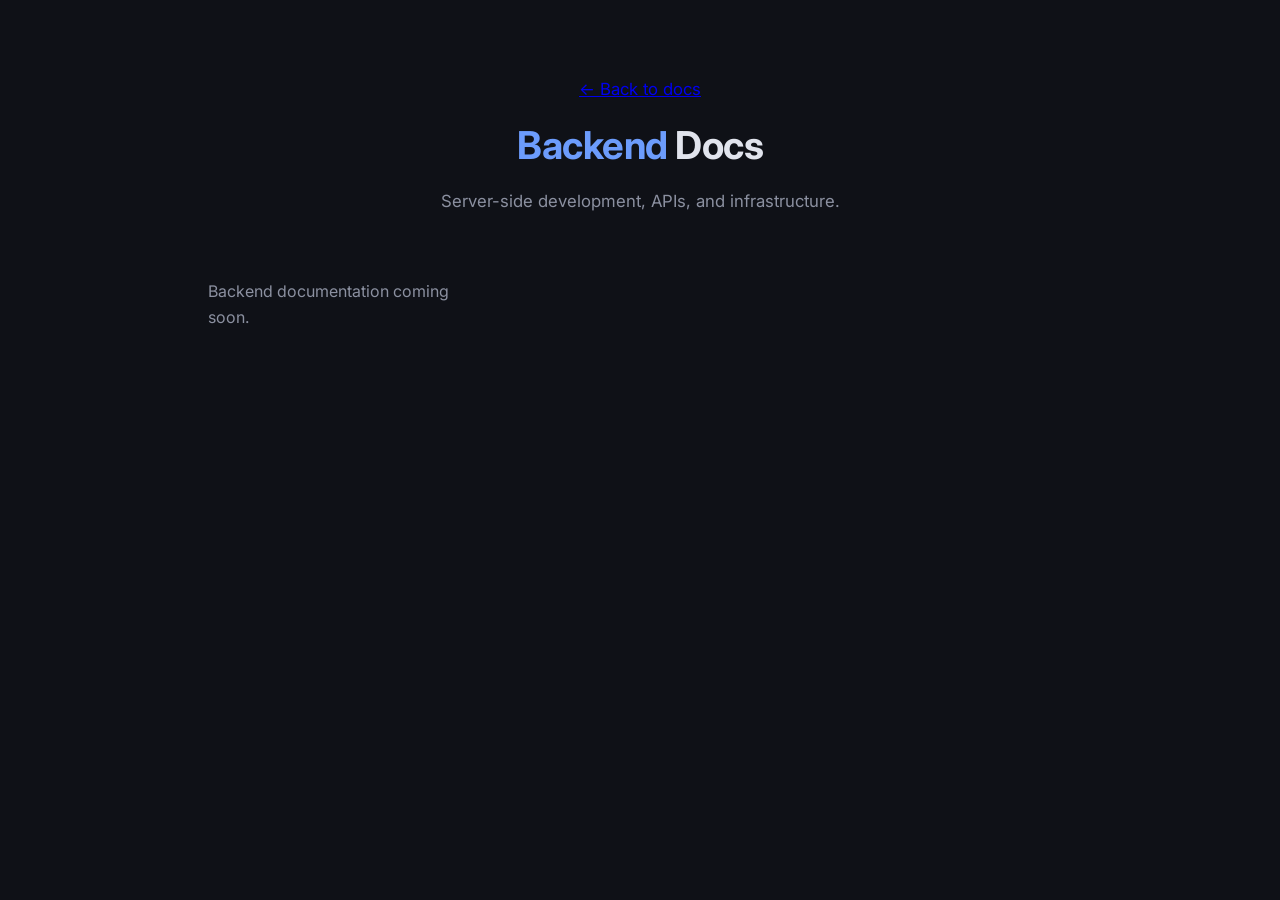
==== docs/backend/index.html @ e3e4c590 "Reorganize: docs/webrtc and docs/backend, main page with WebRTC + Backend cards Co-authored-by: Curs" ====
<!DOCTYPE html>
<html lang="en">
<head>
  <meta charset="UTF-8">
  <meta name="viewport" content="width=device-width, initial-scale=1.0">
  <title>Backend Docs</title>
  <link rel="preconnect" href="https://fonts.googleapis.com">
  <link href="https://fonts.googleapis.com/css2?family=Inter:wght@400;600;700&display=swap" rel="stylesheet">
  <link rel="stylesheet" href="../../css/style.css">
</head>
<body>

  <div class="container">
    <header class="site-header">
      <p style="margin-bottom: 12px;"><a href="../../index.html">&larr; Back to docs</a></p>
      <h1><span>Backend</span> Docs</h1>
      <p>Server-side development, APIs, and infrastructure.</p>
    </header>

    <section class="docs-section">
      <div class="card-grid">
        <p style="color: var(--text-muted); padding: 24px;">Backend documentation coming soon.</p>
      </div>
    </section>
  </div>

</body>
</html>
---- css/style.css ----
:root {
  --bg: #0f1117;
  --surface: #1a1d27;
  --surface-hover: #242836;
  --border: #2e3345;
  --text: #e1e4ed;
  --text-muted: #8b90a0;
  --accent: #6c9cfc;
  --accent-dim: rgba(108, 156, 252, 0.12);
  --radius: 12px;
  --font: "Inter", -apple-system, BlinkMacSystemFont, "Segoe UI", sans-serif;
  --font-mono: "Fira Code", "JetBrains Mono", "Cascadia Code", monospace;
}

* {
  margin: 0;
  padding: 0;
  box-sizing: border-box;
}

body {
  font-family: var(--font);
  background: var(--bg);
  color: var(--text);
  line-height: 1.6;
  min-height: 100vh;
}

/* ---- layout ---- */

.container {
  max-width: 960px;
  margin: 0 auto;
  padding: 0 24px;
}

/* ---- header ---- */

.site-header {
  padding: 64px 0 40px;
  text-align: center;
}

.site-header h1 {
  font-size: 2.4rem;
  font-weight: 700;
  letter-spacing: -0.5px;
  color: var(--text);
}

.site-header h1 span {
  color: var(--accent);
}

.site-header p {
  margin-top: 12px;
  color: var(--text-muted);
  font-size: 1.05rem;
}

/* ---- card grid ---- */

.card-grid {
  display: grid;
  grid-template-columns: repeat(auto-fill, minmax(280px, 1fr));
  gap: 20px;
  padding-bottom: 80px;
}

.card {
  display: flex;
  flex-direction: column;
  background: var(--surface);
  border: 1px solid var(--border);
  border-radius: var(--radius);
  padding: 28px 24px;
  text-decoration: none;
  color: var(--text);
  transition: background 0.15s, border-color 0.15s, transform 0.15s;
}

.card:hover {
  background: var(--surface-hover);
  border-color: var(--accent);
  transform: translateY(-2px);
}

.card-icon {
  width: 40px;
  height: 40px;
  border-radius: 10px;
  background: var(--accent-dim);
  display: flex;
  align-items: center;
  justify-content: center;
  margin-bottom: 16px;
  font-size: 1.2rem;
}

.card-title {
  font-size: 1.15rem;
  font-weight: 600;
  margin-bottom: 6px;
}

.card-desc {
  font-size: 0.88rem;
  color: var(--text-muted);
  line-height: 1.5;
}

.card-tag {
  display: inline-block;
  margin-top: 14px;
  padding: 3px 10px;
  font-size: 0.72rem;
  font-family: var(--font-mono);
  border-radius: 6px;
  background: var(--accent-dim);
  color: var(--accent);
  align-self: flex-start;
}

/* ---- section titles ---- */

.section-title {
  font-size: 1.2rem;
  font-weight: 600;
  color: var(--text-muted);
  margin-bottom: 16px;
  text-transform: uppercase;
  letter-spacing: 0.5px;
}

.docs-section {
  margin-bottom: 40px;
}

.docs-section:last-child {
  padding-bottom: 80px;
}

.docs-section .card-grid {
  padding-bottom: 0;
}

.tools-section {
  margin-top: 48px;
  padding-bottom: 80px;
}

.tools-section .card-grid {
  padding-bottom: 0;
}

/* ---- doc page ---- */

.doc-header {
  padding: 40px 0 24px;
  border-bottom: 1px solid var(--border);
  margin-bottom: 32px;
}

.doc-header a {
  color: var(--accent);
  text-decoration: none;
  font-size: 0.9rem;
}

.doc-header a:hover {
  text-decoration: underline;
}

.doc-header h1 {
  font-size: 2rem;
  font-weight: 700;
  margin-top: 16px;
}

.doc-header .subtitle {
  color: var(--text-muted);
  margin-top: 8px;
  font-size: 0.95rem;
}

.doc-content h2 {
  font-size: 1.4rem;
  font-weight: 600;
  margin: 40px 0 16px;
  padding-bottom: 8px;
  border-bottom: 1px solid var(--border);
}

.doc-content h3 {
  font-size: 1.1rem;
  font-weight: 600;
  margin: 28px 0 10px;
}

.doc-content p {
  margin-bottom: 14px;
  color: var(--text-muted);
}

.doc-content ul, .doc-content ol {
  margin: 0 0 14px 24px;
  color: var(--text-muted);
}

.doc-content li {
  margin-bottom: 6px;
}

.doc-content code {
  font-family: var(--font-mono);
  font-size: 0.88em;
  background: var(--surface-hover);
  padding: 2px 7px;
  border-radius: 5px;
  color: var(--accent);
}

.doc-content pre {
  background: var(--surface);
  border: 1px solid var(--border);
  border-radius: var(--radius);
  padding: 20px;
  margin: 0 0 20px;
  overflow-x: auto;
}

.doc-content pre code {
  background: none;
  padding: 0;
  font-size: 0.85rem;
  color: var(--text);
  line-height: 1.7;
}

.doc-content table {
  width: 100%;
  border-collapse: collapse;
  margin: 0 0 20px;
  font-size: 0.9rem;
}

.doc-content th {
  text-align: left;
  padding: 10px 14px;
  background: var(--surface);
  border: 1px solid var(--border);
  font-weight: 600;
  color: var(--text);
}

.doc-content td {
  padding: 10px 14px;
  border: 1px solid var(--border);
  color: var(--text-muted);
}

.doc-content blockquote {
  border-left: 3px solid var(--accent);
  margin: 0 0 20px;
  padding: 12px 20px;
  background: var(--accent-dim);
  border-radius: 0 var(--radius) var(--radius) 0;
  color: var(--text-muted);
  font-size: 0.92rem;
}

.doc-footer {
  margin-top: 60px;
  padding: 24px 0 48px;
  border-top: 1px solid var(--border);
  text-align: center;
}

.doc-footer a {
  color: var(--accent);
  text-decoration: none;
  font-size: 0.9rem;
}

.doc-footer a:hover {
  text-decoration: underline;
}

/* ---- responsive ---- */

@media (max-width: 600px) {
  .site-header { padding: 40px 0 28px; }
  .site-header h1 { font-size: 1.8rem; }
  .card-grid { grid-template-columns: 1fr; }
  .container { padding: 0 16px; }
}
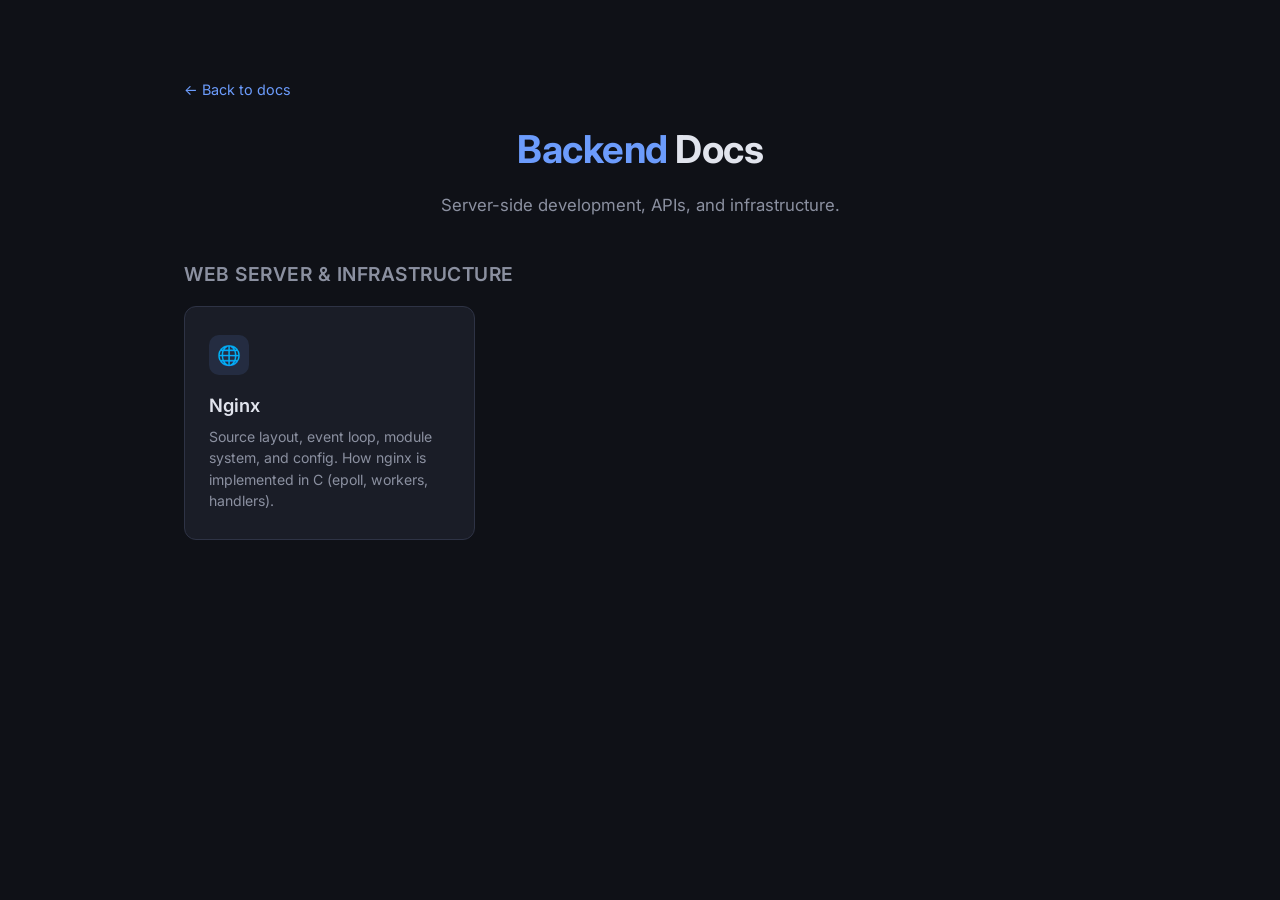
==== commit 5d197ced: "Add nginx study doc under backend with implementation focus Co-authored-by: Cursor <cursoragent@curs" ====
--- a/docs/backend/index.html
+++ b/docs/backend/index.html
@@ -12,14 +12,22 @@
 
   <div class="container">
     <header class="site-header">
-      <p style="margin-bottom: 12px;"><a href="../../index.html">&larr; Back to docs</a></p>
+      <p class="back-link-wrap"><a href="../../index.html">&larr; Back to docs</a></p>
       <h1><span>Backend</span> Docs</h1>
       <p>Server-side development, APIs, and infrastructure.</p>
     </header>
 
+    <!-- Web Server & Infrastructure -->
     <section class="docs-section">
+      <h2 class="section-title">Web Server &amp; Infrastructure</h2>
       <div class="card-grid">
-        <p style="color: var(--text-muted); padding: 24px;">Backend documentation coming soon.</p>
+        <a class="card" href="nginx.html">
+          <div class="card-icon">🌐</div>
+          <div class="card-title">Nginx</div>
+          <div class="card-desc">
+            Source layout, event loop, module system, and config. How nginx is implemented in C (epoll, workers, handlers).
+          </div>
+        </a>
       </div>
     </section>
   </div>
--- a/css/style.css
+++ b/css/style.css
@@ -58,6 +58,26 @@
   font-size: 1.05rem;
 }
 
+.site-header .back-link-wrap {
+  text-align: left;
+  margin-bottom: 16px;
+}
+
+.site-header .back-link-wrap a {
+  color: var(--accent);
+  text-decoration: none;
+  font-size: 0.9rem;
+}
+
+.site-header .back-link-wrap a:link,
+.site-header .back-link-wrap a:visited {
+  color: var(--accent);
+}
+
+.site-header .back-link-wrap a:hover {
+  opacity: 0.9;
+}
+
 /* ---- card grid ---- */
 
 .card-grid {
@@ -161,14 +181,21 @@
   margin-bottom: 32px;
 }
 
-.doc-header a {
+.doc-header > a {
+  display: inline-block;
   color: var(--accent);
   text-decoration: none;
   font-size: 0.9rem;
-}
-
-.doc-header a:hover {
-  text-decoration: underline;
+  margin-bottom: 16px;
+}
+
+.doc-header > a:link,
+.doc-header > a:visited {
+  color: var(--accent);
+}
+
+.doc-header > a:hover {
+  opacity: 0.9;
 }
 
 .doc-header h1 {
@@ -282,8 +309,13 @@
   font-size: 0.9rem;
 }
 
+.doc-footer a:link,
+.doc-footer a:visited {
+  color: var(--accent);
+}
+
 .doc-footer a:hover {
-  text-decoration: underline;
+  opacity: 0.9;
 }
 
 /* ---- responsive ---- */
